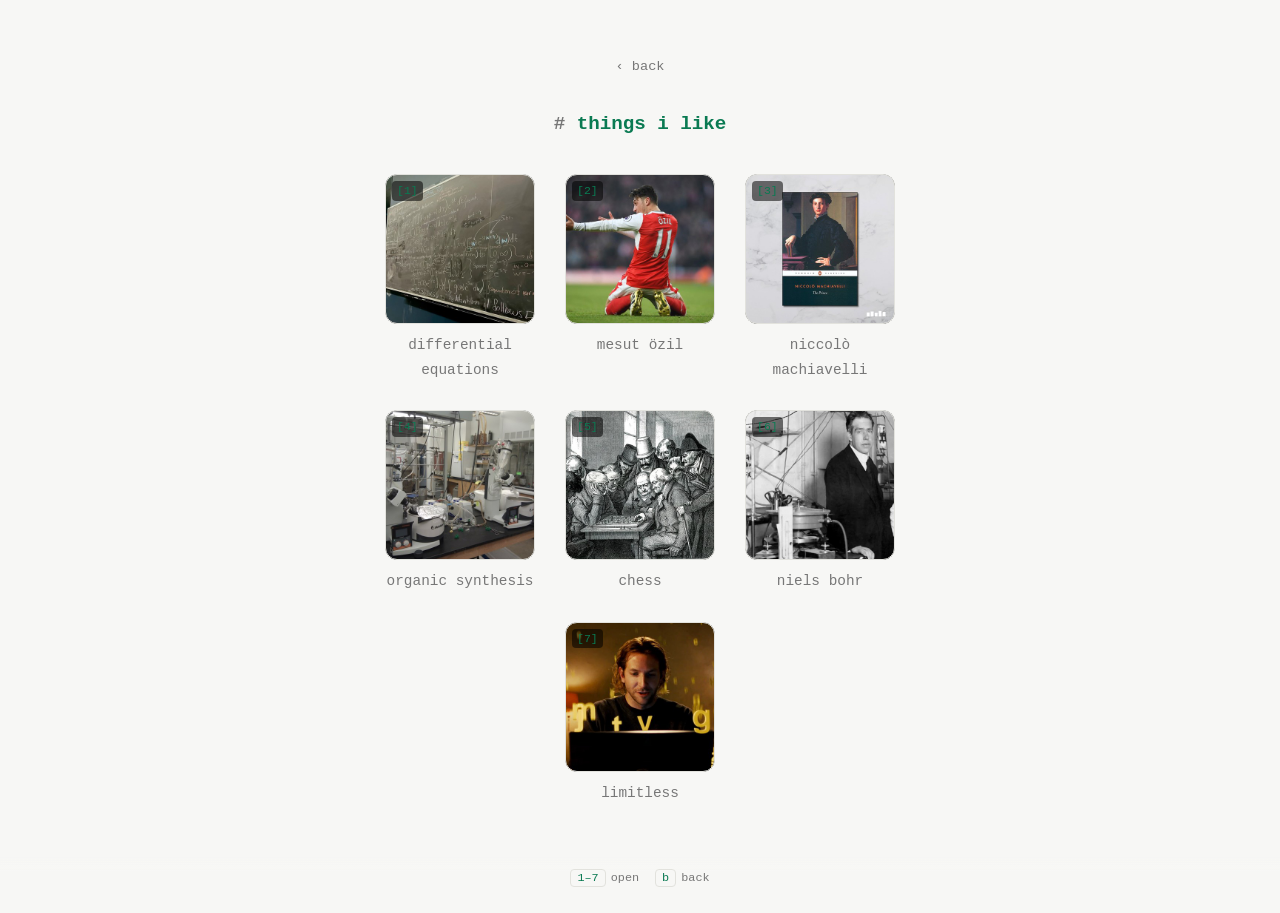
==== things-i-like.html @ d8306bba "Initial commit: personal site Co-Authored-By: Claude Opus 4.8 <noreply@anthropic.com>" ====
<!DOCTYPE html>
<html lang="en">
<head>
<meta charset="UTF-8" />
<meta name="viewport" content="width=device-width, initial-scale=1.0" />
<title>things i like — hamza asdairi</title>
<link rel="stylesheet" href="page.css" />
</head>
<body data-keys="b">
  <div class="wrap">
    <a class="back" href="index.html">‹ back</a>
    <h1>things i like</h1>

    <!--
      7 tiles, symmetric grid. To fill one in:
        - set the link:      href="https://..."  (or leave "#")
        - set the picture:   put image in img/ then add it as the thumb background:
                             <div class="thumb" style="background-image: url('img/NAME.jpg')"></div>
        - set the label text
      The data-key="N" lets the matching number key (1-7) open that tile.
    -->
    <div class="grid">
      <a class="thing" href="img/diffeq.jpg" data-key="1" data-full="img/diffeq.jpg">
        <span class="num">[1]</span>
        <div class="thumb" style="background-image: url('img/diffeq.jpg'), linear-gradient(135deg, #1d1d1d, #2c2c2c)"></div>
        <div class="label">differential equations</div>
        <div class="phrase">the language of change</div>
      </a>
      <a class="thing" href="img/ozil.jpg" data-key="2" data-full="img/ozil.jpg">
        <span class="num">[2]</span>
        <div class="thumb" style="background-image: url('img/ozil.jpg'), linear-gradient(135deg, #1d1d1d, #2c2c2c)"></div>
        <div class="label">mesut özil</div>
        <div class="phrase">vision others simply don't have</div>
      </a>
      <a class="thing" href="img/machiavelli.jpg" data-key="3" data-full="img/machiavelli.jpg">
        <span class="num">[3]</span>
        <div class="thumb" style="background-image: url('img/machiavelli.jpg'), linear-gradient(135deg, #1d1d1d, #2c2c2c)"></div>
        <div class="label">niccolò machiavelli</div>
        <div class="phrase">power seen without illusions</div>
      </a>
      <a class="thing" href="img/orgo.jpg" data-key="4" data-full="img/orgo.jpg">
        <span class="num">[4]</span>
        <div class="thumb" style="background-image: url('img/orgo.jpg'), linear-gradient(135deg, #1d1d1d, #2c2c2c)"></div>
        <div class="label">organic synthesis</div>
        <div class="phrase">building molecules from scratch</div>
      </a>
      <a class="thing" href="img/chess.jpg" data-key="5" data-full="img/chess.jpg">
        <span class="num">[5]</span>
        <div class="thumb" style="background-image: url('img/chess.jpg'), linear-gradient(135deg, #1d1d1d, #2c2c2c)"></div>
        <div class="label">chess</div>
        <div class="phrase">a quiet war of ideas</div>
      </a>
      <a class="thing" href="img/bohr.jpg" data-key="6" data-full="img/bohr.jpg">
        <span class="num">[6]</span>
        <div class="thumb" style="background-image: url('img/bohr.jpg'), linear-gradient(135deg, #1d1d1d, #2c2c2c)"></div>
        <div class="label">niels bohr</div>
        <div class="phrase">architect of the atom</div>
      </a>
      <a class="thing" href="img/limitless.jpg" data-key="7" data-full="img/limitless.jpg">
        <span class="num">[7]</span>
        <div class="thumb" style="background-image: url('img/limitless.jpg'), linear-gradient(135deg, #1d1d1d, #2c2c2c)"></div>
        <div class="label">limitless</div>
        <div class="phrase">(dextroamphetamine)</div>
      </a>
    </div>
  </div>

  <!-- full-image overlay; opened by clicking a tile or pressing its number -->
  <div id="lightbox" class="lightbox" aria-hidden="true">
    <div class="lb-inner">
      <img alt="" />
      <div class="lb-cap">
        <span class="lb-title"></span>
        <span class="lb-phrase"></span>
      </div>
    </div>
  </div>

  <footer class="keys">
    <span><kbd>1–7</kbd>open</span>
    <span><kbd>b</kbd>back</span>
  </footer>

  <script src="keys.js"></script>
</body>
</html>
---- page.css ----
:root {
  --bg: #0e0e0e;
  --fg: #e6e6e6;
  --muted: #888;
  --accent: #6ee7b7;
  --line: #262626;
}

@media (prefers-color-scheme: light) {
  :root {
    --bg: #f7f7f5;
    --fg: #1a1a1a;
    --muted: #777;
    --accent: #0a7a52;
    --line: #e2e2dd;
  }
}

* { box-sizing: border-box; }
html { scroll-behavior: smooth; }

/* page fade transition */
@keyframes pageIn { from { opacity: 0; } to { opacity: 1; } }
body { animation: pageIn 0.35s ease both; }
body.leaving { animation: none; opacity: 0; transition: opacity 0.3s ease; }
@media (prefers-reduced-motion: reduce) {
  body, body.leaving { animation: none; transition: none; opacity: 1; }
}

body {
  margin: 0;
  background: var(--bg);
  color: var(--fg);
  font-family: "SFMono-Regular", "Menlo", "Consolas", "Liberation Mono",
    "Courier New", monospace;
  font-size: 15px;
  line-height: 1.7;
  -webkit-font-smoothing: antialiased;
}

.wrap {
  max-width: 600px;
  margin: 0 auto;
  padding: 6vh 24px 12vh;
  text-align: center;
}

.back {
  color: var(--muted);
  text-decoration: none;
  font-size: 0.85rem;
}
.back:hover { color: var(--accent); }

h1 {
  font-size: 1.2rem;
  font-weight: 700;
  margin: 28px 0 24px;
  color: var(--accent);
}
h1::before { content: "# "; color: var(--muted); }

p { margin: 0 auto 14px; max-width: 60ch; }

ul { list-style: none; padding: 0; margin: 0; }
ul li { padding: 4px 0 4px 22px; position: relative; }
ul li::before {
  content: "›";
  position: absolute;
  left: 4px;
  color: var(--accent);
}

a.link {
  color: var(--fg);
  text-decoration: none;
  border-bottom: 1px solid var(--accent);
}
a.link:hover { color: var(--accent); }

.entry { margin-bottom: 18px; }
.entry .when { color: var(--muted); font-size: 0.82rem; }
.entry .what { margin: 2px 0 0; }

/* numbered "what i'm doing" list -> [1] [2] ... */
.numbered {
  list-style: none;
  padding: 0;
  margin: 28px auto 0;
  max-width: 56ch;
  text-align: left;
  display: inline-block;
  counter-reset: item;
}
.numbered li {
  counter-increment: item;
  position: relative;
  padding: 8px 0 8px 46px;
}
.numbered li::before {
  content: "[" counter(item) "]";
  position: absolute;
  left: 0;
  top: 8px;
  color: var(--accent);
  font-weight: 700;
}

/* symmetric "things i like" grid */
.grid {
  display: flex;
  flex-wrap: wrap;
  justify-content: center;
  gap: 28px 30px;
  max-width: 540px;
  margin: 34px auto 0;
}

.thing {
  position: relative;
  display: inline-block;
  width: 150px;
  text-decoration: none;
  color: var(--fg);
  transition: transform 0.15s ease;
}
.thing .num {
  position: absolute;
  top: 7px;
  left: 7px;
  font-size: 0.72rem;
  color: var(--accent);
  background: rgba(0, 0, 0, 0.55);
  border-radius: 4px;
  padding: 0 5px;
}
.thing .thumb {
  width: 150px;
  height: 150px;
  border-radius: 12px;
  border: 1px solid var(--line);
  background: #1a1a1a center / cover no-repeat;
  background-image: linear-gradient(135deg, #1d1d1d, #2c2c2c);
}
.thing .label {
  margin-top: 9px;
  font-size: 0.9rem;
  color: var(--muted);
  text-align: center;
}
/* phrase is hidden on the grid; it only appears in the lightbox */
.thing .phrase { display: none; }
.thing:hover { transform: translateY(-4px) scale(1.03); }
.thing:hover .thumb { border-color: var(--accent); }
.thing:hover .label { color: var(--accent); }

/* full-image lightbox */
.lightbox {
  position: fixed;
  inset: 0;
  z-index: 50;
  display: none;
  align-items: center;
  justify-content: center;
  padding: 24px;
  background: rgba(0, 0, 0, 0.88);
  cursor: zoom-out;
}
.lightbox.open { display: flex; }
.lb-inner { text-align: center; }
.lightbox img {
  display: block;
  margin: 0 auto;
  max-width: 90vw;
  max-height: 78vh;
  border-radius: 12px;
  border: 1px solid var(--line);
}
.lb-cap { margin-top: 14px; }
.lb-title { display: block; color: var(--accent); font-size: 1rem; }
.lb-phrase {
  display: block;
  margin-top: 4px;
  color: var(--muted);
  font-size: 0.82rem;
  font-style: italic;
}

/* key legend footer (shown on every page) */
.keys {
  position: fixed;
  left: 0;
  right: 0;
  bottom: 0;
  display: flex;
  flex-wrap: wrap;
  justify-content: center;
  gap: 6px 16px;
  padding: 12px 16px;
  font-size: 0.74rem;
  color: var(--muted);
  background: linear-gradient(to top, var(--bg) 65%, transparent);
  z-index: 5;
}
.keys span { white-space: nowrap; }
.keys kbd {
  color: var(--accent);
  border: 1px solid var(--line);
  border-radius: 4px;
  padding: 1px 6px;
  margin-right: 5px;
  font-family: inherit;
}
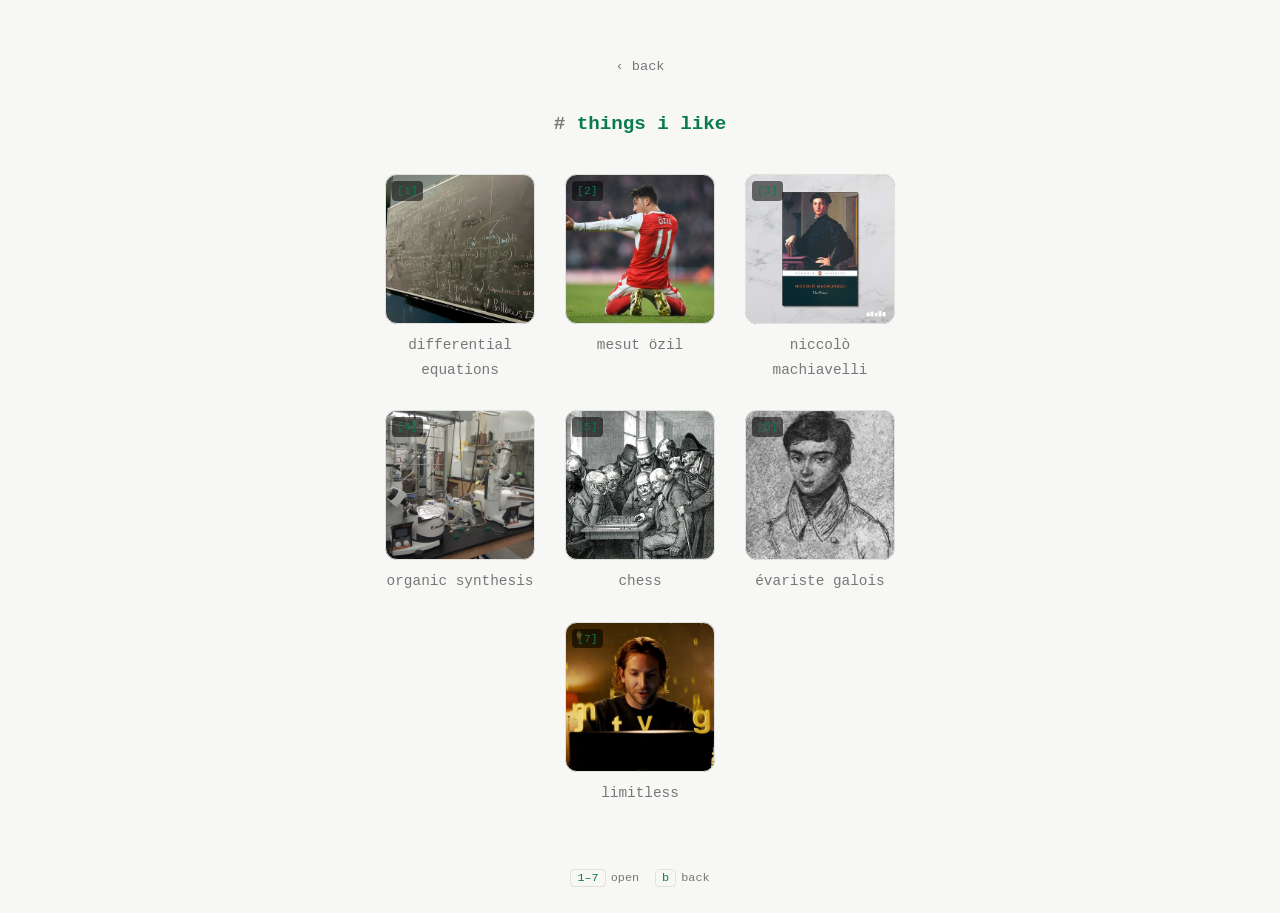
==== commit fbf6dc39: "things i like: replace niels bohr with évariste galois Co-Authored-By: Claude Opus 4.8 <noreply@anth" ====
--- a/things-i-like.html
+++ b/things-i-like.html
@@ -3,6 +3,7 @@
 <head>
 <meta charset="UTF-8" />
 <meta name="viewport" content="width=device-width, initial-scale=1.0" />
+<link rel="icon" type="image/svg+xml" href="/favicon.svg" />
 <title>things i like — hamza asdairi</title>
 <link rel="stylesheet" href="page.css" />
 </head>
@@ -50,11 +51,11 @@
         <div class="label">chess</div>
         <div class="phrase">a quiet war of ideas</div>
       </a>
-      <a class="thing" href="img/bohr.jpg" data-key="6" data-full="img/bohr.jpg">
+      <a class="thing" href="img/galois.jpg" data-key="6" data-full="img/galois.jpg">
         <span class="num">[6]</span>
-        <div class="thumb" style="background-image: url('img/bohr.jpg'), linear-gradient(135deg, #1d1d1d, #2c2c2c)"></div>
-        <div class="label">niels bohr</div>
-        <div class="phrase">architect of the atom</div>
+        <div class="thumb" style="background-image: url('img/galois.jpg'), linear-gradient(135deg, #1d1d1d, #2c2c2c)"></div>
+        <div class="label">évariste galois</div>
+        <div class="phrase">fields</div>
       </a>
       <a class="thing" href="img/limitless.jpg" data-key="7" data-full="img/limitless.jpg">
         <span class="num">[7]</span>
--- a/page.css
+++ b/page.css
@@ -105,6 +105,10 @@
   color: var(--accent);
   font-weight: 700;
 }
+
+/* resume link under the "what i'm doing" list */
+.resume-line { margin-top: 24px; }
+.resume-line .arrow { color: var(--accent); font-weight: 700; margin-right: 4px; }
 
 /* symmetric "things i like" grid */
 .grid {
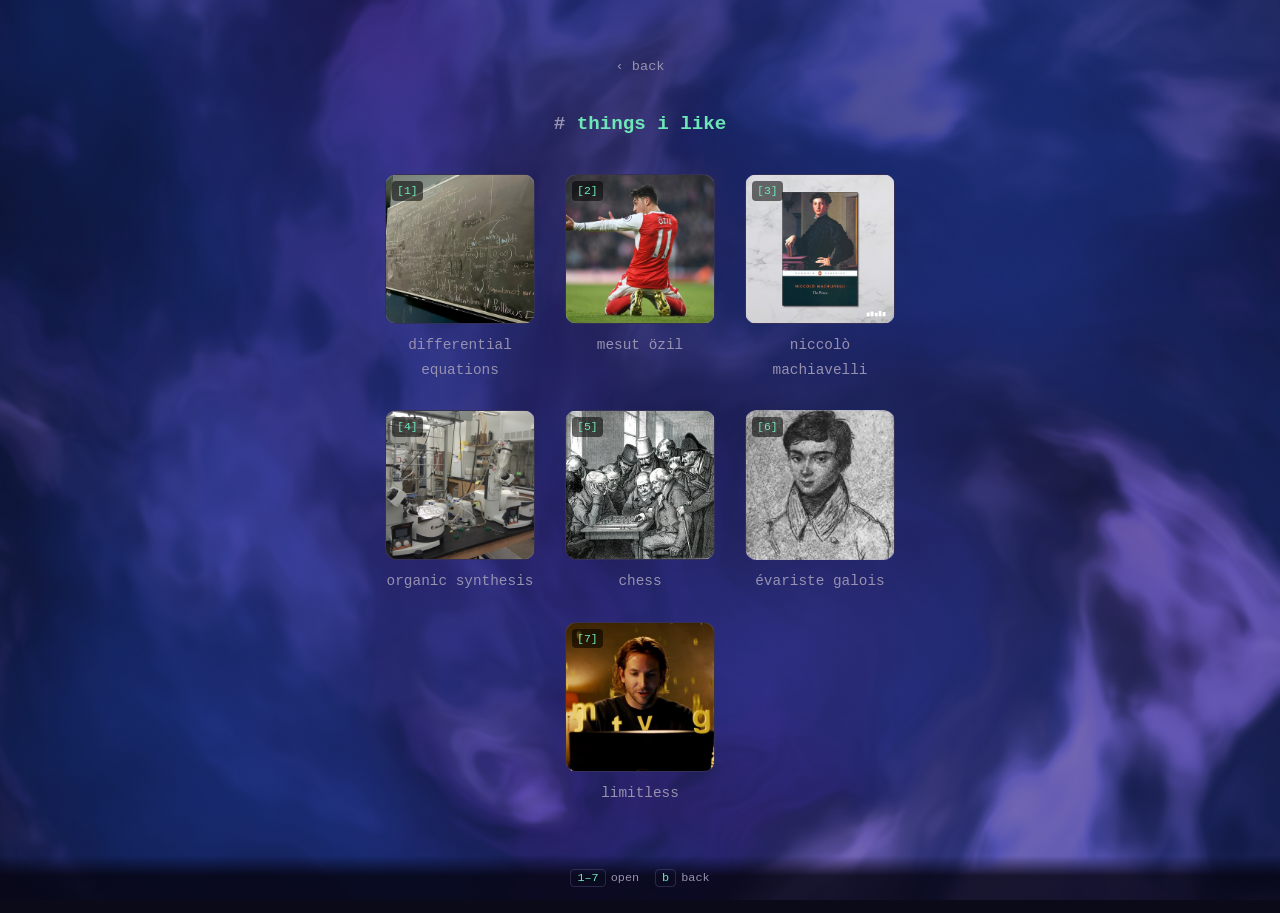
==== commit 98f00bf3: "Flowing purple field background + ha. favicon Replace the flat #0e0e0e background with an animated b" ====
--- a/things-i-like.html
+++ b/things-i-like.html
@@ -61,7 +61,7 @@
         <span class="num">[7]</span>
         <div class="thumb" style="background-image: url('img/limitless.jpg'), linear-gradient(135deg, #1d1d1d, #2c2c2c)"></div>
         <div class="label">limitless</div>
-        <div class="phrase">(dextroamphetamine)</div>
+        <div class="phrase">(clarity)</div>
       </a>
     </div>
   </div>
@@ -82,6 +82,7 @@
     <span><kbd>b</kbd>back</span>
   </footer>
 
+  <script src="field.js"></script>
   <script src="keys.js"></script>
 </body>
 </html>
--- a/page.css
+++ b/page.css
@@ -1,19 +1,11 @@
+/* The flowing field (field.js) is a dark bluish/purple canvas, so every page is
+   dark now — a light scheme would leave the text unreadable over it. */
 :root {
-  --bg: #0e0e0e;
-  --fg: #e6e6e6;
-  --muted: #888;
+  --bg: #0b0a19;
+  --fg: #e8e6f2;
+  --muted: #9791b0;
   --accent: #6ee7b7;
-  --line: #262626;
-}
-
-@media (prefers-color-scheme: light) {
-  :root {
-    --bg: #f7f7f5;
-    --fg: #1a1a1a;
-    --muted: #777;
-    --accent: #0a7a52;
-    --line: #e2e2dd;
-  }
+  --line: rgba(158, 145, 220, 0.22);
 }
 
 * { box-sizing: border-box; }
@@ -27,9 +19,12 @@
   body, body.leaving { animation: none; transition: none; opacity: 1; }
 }
 
+/* base colour lives on <html> so the field canvas (z-index: -1) shows through body */
+html { background: var(--bg); }
+
 body {
   margin: 0;
-  background: var(--bg);
+  background: transparent;
   color: var(--fg);
   font-family: "SFMono-Regular", "Menlo", "Consolas", "Liberation Mono",
     "Courier New", monospace;
@@ -38,7 +33,23 @@
   -webkit-font-smoothing: antialiased;
 }
 
+/* soft veil so body text stays readable over the field without hiding it */
+body::before {
+  content: "";
+  position: fixed;
+  inset: 0;
+  pointer-events: none;
+  z-index: 0;
+  background: radial-gradient(
+    70vmax 60vmax at 50% 40%,
+    rgba(6, 5, 18, 0.6),
+    rgba(6, 5, 18, 0.32) 70%
+  );
+}
+
 .wrap {
+  position: relative;
+  z-index: 1;
   max-width: 600px;
   margin: 0 auto;
   padding: 6vh 24px 12vh;
@@ -143,8 +154,8 @@
   height: 150px;
   border-radius: 12px;
   border: 1px solid var(--line);
-  background: #1a1a1a center / cover no-repeat;
-  background-image: linear-gradient(135deg, #1d1d1d, #2c2c2c);
+  background: #171432 center / cover no-repeat;
+  background-image: linear-gradient(135deg, #1d1a3d, #2a2456);
 }
 .thing .label {
   margin-top: 9px;
@@ -203,7 +214,7 @@
   padding: 12px 16px;
   font-size: 0.74rem;
   color: var(--muted);
-  background: linear-gradient(to top, var(--bg) 65%, transparent);
+  background: linear-gradient(to top, rgba(6, 5, 18, 0.82) 55%, transparent);
   z-index: 5;
 }
 .keys span { white-space: nowrap; }
